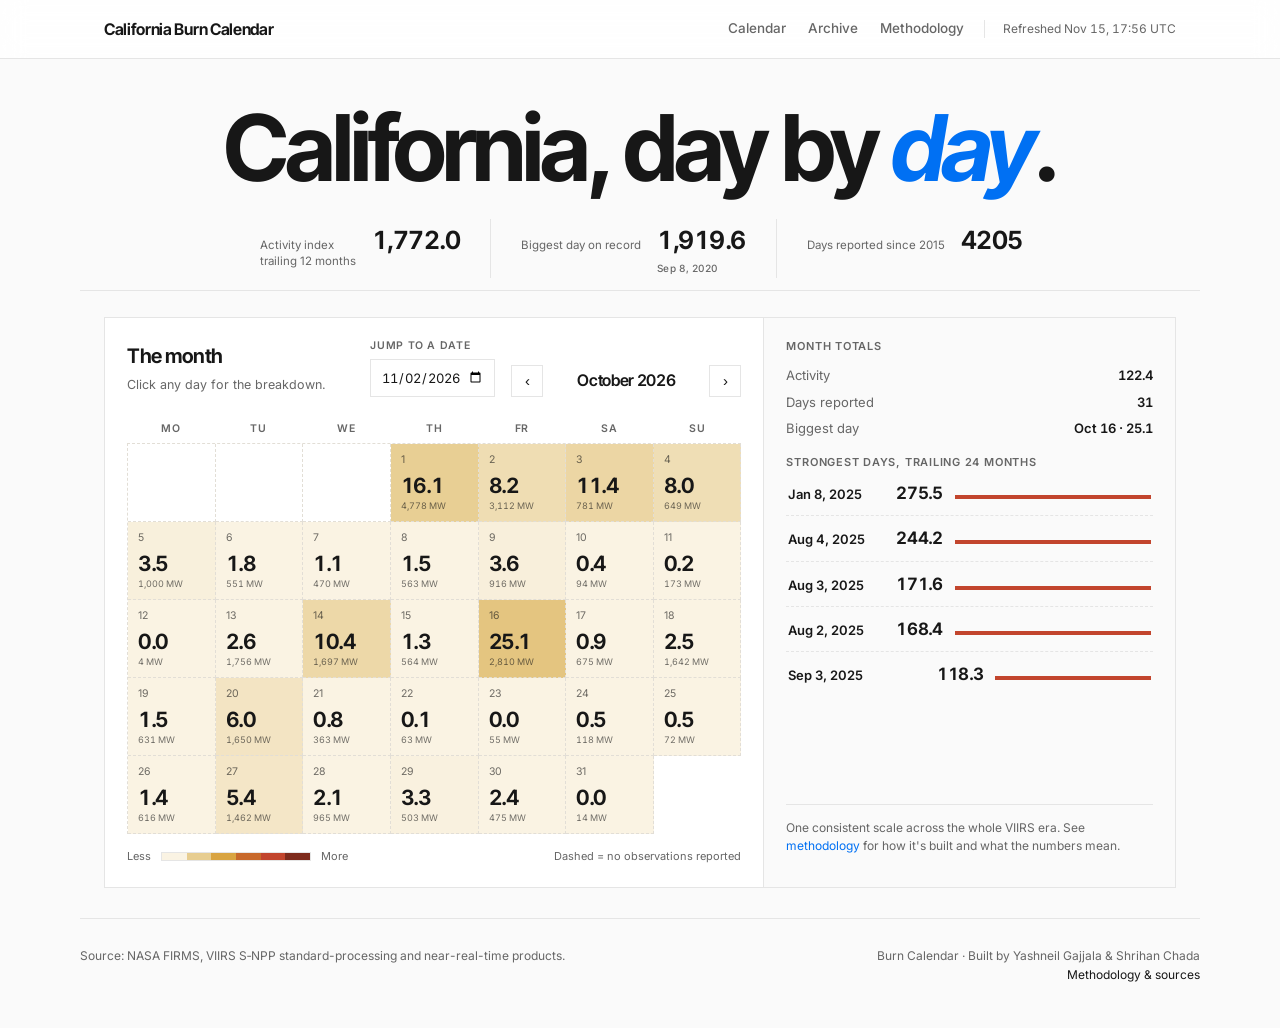
==== docs/index.html @ 4f24dc63 "Flat panels, sharp corners everywhere, identical top bar on methodology, blog-style methods body" ====
<!DOCTYPE html>
<html lang="en">
<head>
  <meta charset="UTF-8" />
  <meta name="viewport" content="width=device-width, initial-scale=1" />
  <title>California Burn Calendar, day by day</title>
  <meta name="description" content="California fire activity, day by day since 2015. Statewide VIIRS S-NPP detections, harmonized to one consistent scale, refreshed each morning." />
  <link rel="icon" type="image/svg+xml" href="assets/favicon.svg" />
  <link rel="preconnect" href="https://fonts.googleapis.com" />
  <link rel="preconnect" href="https://fonts.gstatic.com" crossorigin />
  <link href="https://fonts.googleapis.com/css2?family=Inter+Tight:ital,wght@0,500;0,600;0,650;0,700;1,600&family=Inter:wght@400;500;600&display=swap" rel="stylesheet" />
  <link rel="stylesheet" href="assets/styles.css" />
</head>
<body>
  <header class="topbar">
    <div class="wrap topbar-inner">
      <a class="brand" href="index.html" aria-label="California Burn Calendar, back to the calendar"><span class="brand-word">California Burn Calendar</span></a>
      <nav class="topnav" aria-label="Sections">
        <a href="index.html#season">Calendar</a>
        <a href="archive.html">Archive</a>
        <a href="methodology.html">Methodology</a>
      </nav>
      <span class="updated num" id="updatedAt">Refreshed …</span>
    </div>
  </header>

  <main id="top">
    <header class="wrap splash">
      <h1 class="splash-title">California, day by <em>day</em>.</h1>
    </header>
    <div class="wrap statline" role="region" aria-label="Key figures">
      <dl class="statline-inner">
        <div class="sl-item">
          <dt>Activity index<br />trailing 12 months</dt>
          <dd class="num"><span id="statTrailing12">…</span></dd>
        </div>
        <div class="sl-item">
          <dt>Biggest day on record</dt>
          <dd class="num"><span id="statPeakVal">…</span><small><span id="statPeak">…</span></small></dd>
        </div>
        <div class="sl-item">
          <dt>Days reported since 2015</dt>
          <dd class="num"><span id="statDays">…</span></dd>
        </div>
      </dl>
    </div>

    <section class="wrap" id="season" aria-labelledby="season-title">
      <div class="panel season">
        <div class="season-main">
          <div class="panel-head" style="padding: 0 0 14px;">
            <div>
              <h2 class="panel-title" id="season-title">The month</h2>
              <p class="panel-sub">Click any day for the breakdown.</p>
            </div>
            <div class="season-controls">
              <label class="date-jump" for="dateJump">
                <span class="date-jump-label">Jump to a date</span>
                <input type="date" id="dateJump" min="2015-01-01" />
              </label>
              <div class="month-nav">
                <button id="prevMonth" type="button" aria-label="Previous month">&lsaquo;</button>
                <div class="month-label num" id="monthLabel">…</div>
                <button id="nextMonth" type="button" aria-label="Next month">&rsaquo;</button>
              </div>
            </div>
          </div>
          <div class="cal-weekdays" aria-hidden="true">
            <span>Mo</span><span>Tu</span><span>We</span><span>Th</span><span>Fr</span><span>Sa</span><span>Su</span>
          </div>
          <div class="cal-grid" id="calGrid"></div>
          <div class="legend">
            <span>Less</span>
            <span class="legend-ramp" aria-hidden="true">
              <span style="background:#faf3e3"></span><span style="background:#e7cd90"></span><span style="background:#d9a441"></span><span style="background:#c8692b"></span><span style="background:#c2452d"></span><span style="background:#7e2b1c"></span>
            </span>
            <span>More</span>
            <span style="margin-left:auto">Dashed = no observations reported</span>
          </div>
        </div>
        <aside class="season-side" aria-label="Month summary">
          <div>
            <div class="side-label">Month totals</div>
            <div class="kv" style="margin: 10px 0 0;">
              <dt>Activity</dt><dd class="num" id="monthTotal">…</dd>
              <dt>Days reported</dt><dd class="num" id="monthDays">…</dd>
              <dt>Biggest day</dt><dd class="num" id="monthPeak">…</dd>
            </div>
          </div>
          <div>
            <div class="side-label">Strongest days, trailing 24 months</div>
            <ul class="peak-list" id="strongestList"></ul>
          </div>
          <p class="epoch-note">One consistent scale across the whole VIIRS era. See <a class="textlink" href="methodology.html">methodology</a> for how it's built and what the numbers mean.</p>
        </aside>
      </div>
    </section>

    <footer class="wrap footer">
      <div>Source: NASA FIRMS, VIIRS S‑NPP standard-processing and near-real-time products.</div>
      <div style="text-align:right;">Burn Calendar · Built by Yashneil Gajjala &amp; Shrihan Chada<br /><a href="methodology.html">Methodology &amp; sources</a></div>
    </footer>
  </main>

  <div class="drawer-backdrop" id="drawerBackdrop" aria-hidden="true"></div>
  <aside class="drawer" id="drawer" role="dialog" aria-modal="true" aria-labelledby="drawerDate" aria-hidden="true">
    <div class="drawer-head">
      <div>
        <h2 class="drawer-date" id="drawerDate">…</h2>
        <div class="drawer-status" id="drawerStatus">…</div>
      </div>
      <button class="drawer-close" id="drawerClose" type="button" aria-label="Close">&times;</button>
    </div>
    <div class="drawer-body">
      <div class="drawer-big">
        <span class="n num" id="drawerActivity">…</span>
        <span class="u">activity, MODIS-Aqua scale · <a class="textlink" href="methodology.html">what this is</a></span>
      </div>
      <div class="dn-split" aria-label="Day and night breakdown">
        <div class="dn-row" data-period="D">
          <span>Day</span>
          <div class="dn-track"><div class="dn-fill" id="fillD" style="width:0%"></div></div>
          <span class="dn-val num" id="valD">…</span>
        </div>
        <div class="dn-row" data-period="N">
          <span>Night</span>
          <div class="dn-track"><div class="dn-fill" id="fillN" style="width:0%"></div></div>
          <span class="dn-val num" id="valN">…</span>
        </div>
        <div class="dn-row" data-period="D" style="font-size:11px; color:var(--ink-2)">
          <span></span><span id="metaD">passes …</span><span></span>
        </div>
        <div class="dn-row" data-period="N" style="font-size:11px; color:var(--ink-2)">
          <span></span><span id="metaN">passes …</span><span></span>
        </div>
      </div>
      <dl class="kv">
        <dt>Fire radiative power</dt><dd class="num" id="drawerFrp">…</dd>
        <dt>VIIRS cells · detections</dt><dd class="num" id="drawerViirs">…</dd>
      </dl>
      <div class="vs-month" id="drawerVersus">…</div>
    </div>
  </aside>

  <script src="assets/app.js"></script>
</body>
</html>
---- docs/assets/styles.css ----
/* California Burn Calendar
   Light, clean, Vercel-style: white shell, near-black ink, hairline borders,
   blue accent, Inter type. Color is reserved for the fire-activity data ramp. */

:root {
  --shell: #fafafa;
  --shell-2: #ffffff;
  --shell-3: #f2f2f2;
  --paper: #ffffff;
  --paper-2: #f3f3f1;
  --ink: #171717;
  --ink-2: #666666;
  --gold: #0070f3;
  --ember: #c2452d;
  --coal: #7e2b1c;
  --hairline: #e5e5e5;
  --hairline-dark: #e2ded6;
  --focus: #0070f3;

  /* Activity ramp (light), low -> high */
  --a0: #faf3e3;
  --a1: #e7cd90;
  --a2: #d9a441;
  --a3: #c8692b;
  --a4: #c2452d;
  --a5: #7e2b1c;

  --radius: 0;
  --shadow: 0 1px 2px rgba(0, 0, 0, 0.05), 0 12px 32px rgba(0, 0, 0, 0.06);
}

* { box-sizing: border-box; }

html { scroll-behavior: smooth; }
@media (prefers-reduced-motion: reduce) {
  html { scroll-behavior: auto; }
  *, *::before, *::after { animation-duration: 0.01ms !important; animation-iteration-count: 1 !important; transition-duration: 0.01ms !important; }
}

body {
  margin: 0;
  background: var(--shell);
  color: var(--ink);
  font-family: "Inter", system-ui, -apple-system, sans-serif;
  font-size: 16px;
  line-height: 1.55;
  -webkit-font-smoothing: antialiased;
}

.wrap {
  max-width: 1120px;
  margin: 0 auto;
  padding: 0 24px;
}

.num { font-variant-numeric: tabular-nums lining-nums; font-feature-settings: "tnum" 1; }

.textlink {
  color: var(--gold);
  text-decoration: none;
}
.textlink:hover { text-decoration: underline; text-underline-offset: 2px; }

.load-error {
  padding: 40px;
  color: var(--ink-2);
  font-size: 15px;
}

/* ---------- Header ---------- */
.topbar {
  border-bottom: 1px solid var(--hairline);
  position: sticky;
  top: 0;
  z-index: 40;
  background: rgba(255, 255, 255, 0.82);
  backdrop-filter: blur(12px);
  -webkit-backdrop-filter: blur(12px);
}
.topbar-inner {
  display: flex;
  align-items: center;
  gap: 20px;
  height: 58px;
}
.brand {
  display: flex;
  align-items: center;
  text-decoration: none;
  color: var(--ink);
}
.brand-word {
  font-family: "Inter Tight", "Inter", sans-serif;
  font-weight: 650;
  font-size: 16px;
  letter-spacing: -0.02em;
  color: var(--ink);
}
.topnav {
  margin-left: auto;
  display: flex;
  align-items: center;
  gap: 22px;
}
.topnav a {
  color: var(--ink-2);
  text-decoration: none;
  font-size: 13.5px;
  font-weight: 500;
  padding: 4px 0;
  border-bottom: 2px solid transparent;
}
.topnav a:hover { color: var(--ink); border-color: var(--ink); }
.updated {
  font-size: 12px;
  color: var(--ink-2);
  border-left: 1px solid var(--hairline);
  padding-left: 18px;
}

/* ---------- Splash + stats strip ---------- */
.splash {
  text-align: center;
  padding: 44px 0 12px;
}
.splash-title {
  font-family: "Inter Tight", "Inter", sans-serif;
  font-weight: 680;
  font-size: clamp(52px, 8.4vw, 92px);
  line-height: 0.98;
  letter-spacing: -0.045em;
  margin: 0;
  white-space: nowrap;
}
.splash-title em {
  font-style: italic;
  color: var(--gold);
}
.statline {
  border-bottom: 1px solid var(--hairline);
  padding: 14px 0 12px;
}
.statline-inner {
  display: flex;
  align-items: stretch;
  margin: 0 auto;
  justify-content: center;
}
.sl-item {
  display: flex;
  align-items: baseline;
  gap: 16px;
  padding: 2px 30px;
  border-left: 1px solid var(--hairline);
}
.sl-item:first-child { padding-left: 2px; border-left: 0; }
.sl-item:last-child { padding-right: 0; }
.sl-item dt {
  font-size: 11.5px;
  line-height: 1.35;
  color: var(--ink-2);
}
.sl-item dd {
  margin: 0;
  font-family: "Inter Tight", "Inter", sans-serif;
  font-size: 25px;
  font-weight: 650;
  letter-spacing: -0.02em;
  white-space: nowrap;
  color: var(--ink);
}
.sl-item dd small {
  display: block;
  font-family: "Inter", sans-serif;
  font-size: 10px;
  font-weight: 500;
  color: var(--ink-2);
  letter-spacing: 0.03em;
  margin-top: 1px;
}

/* ---------- Panels ---------- */
.panel {
  background: var(--paper);
  border: 1px solid var(--hairline);
  border-radius: var(--radius);
  box-shadow: none;
}
.panel-head {
  display: flex;
  align-items: center;
  justify-content: space-between;
  gap: 16px;
  padding: 20px 22px 0;
}
.panel-title {
  font-family: "Inter Tight", "Inter", sans-serif;
  font-size: 20px;
  font-weight: 650;
  letter-spacing: -0.025em;
  margin: 0;
}
.panel-sub {
  font-size: 12.5px;
  color: var(--ink-2);
  margin: 3px 0 0;
}

.month-nav {
  display: flex;
  align-items: center;
  gap: 8px;
}
.month-nav button {
  width: 32px;
  height: 32px;
  border-radius: 0;
  border: 1px solid var(--hairline);
  background: var(--paper);
  color: var(--ink);
  cursor: pointer;
  font-size: 15px;
  line-height: 1;
}
.month-nav button:hover { background: var(--shell-3); }
.month-nav .month-label {
  font-family: "Inter Tight", "Inter", sans-serif;
  font-size: 16px;
  font-weight: 600;
  letter-spacing: -0.02em;
  min-width: 150px;
  text-align: center;
}
.season-controls {
  display: flex;
  align-items: flex-end;
  gap: 16px;
  flex-wrap: wrap;
  justify-content: flex-end;
}
.date-jump {
  display: flex;
  flex-direction: column;
  gap: 4px;
}
.date-jump-label {
  font-size: 10.5px;
  font-weight: 600;
  letter-spacing: 0.06em;
  text-transform: uppercase;
  color: var(--ink-2);
}
.date-jump input {
  font: inherit;
  font-variant-numeric: tabular-nums;
  font-size: 13px;
  color: var(--ink);
  background: var(--paper);
  border: 1px solid var(--hairline);
  border-radius: 0;
  padding: 7px 10px;
}
.date-jump input:focus-visible {
  outline: 2px solid var(--focus);
  outline-offset: 1px;
}

/* ---------- Season panel ---------- */
.season {
  display: grid;
  grid-template-columns: minmax(0, 1.6fr) minmax(220px, 1fr);
  gap: 0;
  margin: 26px 0 30px;
  overflow: hidden;
}
.season-main { padding: 20px 22px 22px; }
.season-side {
  background: var(--shell);
  border-left: 1px solid var(--hairline);
  padding: 20px 22px;
  display: flex;
  flex-direction: column;
  gap: 16px;
}
.side-label {
  font-size: 11px;
  font-weight: 600;
  letter-spacing: 0.07em;
  text-transform: uppercase;
  color: var(--ink-2);
}
.peak-list {
  list-style: none;
  margin: 0;
  padding: 0;
  display: flex;
  flex-direction: column;
}
.peak-list li {
  display: flex;
  align-items: baseline;
  gap: 12px;
  padding: 9px 2px;
  border-bottom: 1px dashed var(--hairline);
  font-size: 13px;
}
.peak-list li:last-child { border-bottom: 0; }
.peak-date { min-width: 96px; font-weight: 600; }
.peak-activity { margin-left: auto; font-family: "Inter Tight", "Inter", sans-serif; font-size: 17px; font-weight: 650; letter-spacing: -0.02em; }
.peak-bar {
  height: 4px;
  border-radius: 0;
  background: var(--ember);
  margin-top: 6px;
}
.epoch-note {
  font-size: 12px;
  color: var(--ink-2);
  border-top: 1px solid var(--hairline);
  padding-top: 14px;
  margin-top: auto;
  line-height: 1.5;
}

.cal-weekdays {
  display: grid;
  grid-template-columns: repeat(7, 1fr);
  padding: 10px 0 6px;
  font-size: 10.5px;
  font-weight: 600;
  letter-spacing: 0.08em;
  text-transform: uppercase;
  color: var(--ink-2);
  text-align: center;
}
.cal-grid {
  display: grid;
  grid-template-columns: repeat(7, 1fr);
  border-top: 1px dashed var(--hairline-dark);
  border-left: 1px dashed var(--hairline-dark);
}
.day-cell {
  aspect-ratio: auto;
  min-height: 78px;
  border: 0;
  border-right: 1px dashed var(--hairline-dark);
  border-bottom: 1px dashed var(--hairline-dark);
  border-radius: 0;
  background: var(--a0);
  color: var(--ink);
  cursor: pointer;
  display: grid;
  grid-template-rows: auto 1fr auto;
  align-content: stretch;
  justify-items: start;
  padding: 8px 10px;
  text-align: left;
  font: inherit;
  transition: background 120ms ease, box-shadow 120ms ease;
}
.day-cell:hover { background: #f3ead9; box-shadow: inset 0 0 0 1.5px var(--ink); }
.day-cell .dow { font-size: 10.5px; color: inherit; opacity: 0.62; justify-self: start; }
.day-cell .act {
  font-family: "Inter Tight", "Inter", sans-serif;
  font-size: 21px;
  font-weight: 650;
  letter-spacing: -0.02em;
  line-height: 1;
  align-self: end;
  white-space: nowrap;
}
.day-cell .frp {
  font-size: 9px;
  color: inherit;
  opacity: 0.6;
  align-self: start;
  margin-top: 3px;
  white-space: nowrap;
}
.day-cell.absent {
  background: transparent;
  color: var(--ink-2);
  cursor: default;
}
.day-cell.absent:hover { background: transparent; box-shadow: inset 0 0 0 1.5px rgba(23, 23, 23, 0.18); }
.day-cell:disabled { cursor: default; }

.legend {
  display: flex;
  align-items: center;
  gap: 10px;
  margin-top: 14px;
  font-size: 11px;
  color: var(--ink-2);
}
.legend-ramp {
  display: flex;
  height: 9px;
  width: 150px;
  border-radius: 0;
  overflow: hidden;
  border: 1px solid var(--hairline);
}
.legend-ramp span { flex: 1; }

/* ---------- Archive ---------- */
.archive-hero {
  padding: 48px 0 44px;
}
.archive-title {
  font-family: "Inter Tight", "Inter", sans-serif;
  font-weight: 650;
  font-size: clamp(36px, 5.4vw, 56px);
  line-height: 1.0;
  letter-spacing: -0.035em;
  margin: 0 0 14px;
}
.archive-title em {
  font-style: italic;
  color: var(--gold);
}
.archive-hero .lede {
  font-size: 15px;
  max-width: 50ch;
  color: var(--ink-2);
  margin: 0 0 24px;
}
.archive {
  padding: 24px 26px 28px;
}
.archive-matrix {
  display: grid;
  grid-template-columns: 60px repeat(12, 1fr);
  gap: 5px;
}
.am-header {
  font-size: 11px;
  font-weight: 600;
  letter-spacing: 0.07em;
  text-transform: uppercase;
  color: var(--ink-2);
  text-align: center;
  padding: 4px 0 8px;
}
.am-year {
  font-family: "Inter Tight", "Inter", sans-serif;
  font-weight: 650;
  font-size: 14px;
  letter-spacing: -0.02em;
  align-self: center;
  padding-left: 2px;
  color: inherit;
  text-decoration: none;
}
.am-year:hover { text-decoration: underline; text-underline-offset: 3px; }
.am-cell {
  text-decoration: none;
  border: 0;
  border-radius: 0;
  aspect-ratio: 1 / 0.76;
  min-height: 42px;
  cursor: pointer;
  font: inherit;
  color: var(--ink);
  display: flex;
  align-items: center;
  justify-content: center;
  font-size: 11.5px;
  font-weight: 600;
  letter-spacing: -0.01em;
  transition: transform 100ms ease, box-shadow 100ms ease;
}
.am-cell:hover { transform: scale(1.05); box-shadow: 0 0 0 2px var(--ink); }
.am-cell.empty {
  background: transparent;
  border: 1px dashed rgba(23, 23, 23, 0.2);
  color: var(--ink-2);
  cursor: default;
  transform: none;
  box-shadow: none;
}

/* ---------- Drawer ---------- */
.drawer-backdrop {
  position: fixed;
  inset: 0;
  background: rgba(23, 23, 23, 0.4);
  z-index: 60;
  opacity: 0;
  pointer-events: none;
  transition: opacity 180ms ease;
}
.drawer-backdrop.open { opacity: 1; pointer-events: auto; }
.drawer {
  position: fixed;
  top: 50%;
  left: 50%;
  width: min(460px, 92vw);
  max-height: 88dvh;
  background: var(--paper);
  z-index: 70;
  transform: translate(-50%, -47%) scale(0.98);
  opacity: 0;
  pointer-events: none;
  transition: opacity 180ms ease, transform 200ms cubic-bezier(0.2, 0.9, 0.25, 1);
  border: 1px solid var(--hairline);
  border-radius: 0;
  box-shadow: 0 24px 64px rgba(0, 0, 0, 0.28);
  display: flex;
  flex-direction: column;
  outline: none;
  overflow: hidden;
}
.drawer.open { transform: translate(-50%, -50%) scale(1); opacity: 1; pointer-events: auto; }
.drawer-head {
  display: flex;
  align-items: flex-start;
  justify-content: space-between;
  padding: 22px 24px 0;
  gap: 16px;
}
.drawer-date {
  font-family: "Inter Tight", "Inter", sans-serif;
  font-size: 24px;
  font-weight: 650;
  letter-spacing: -0.03em;
  line-height: 1.15;
  margin: 0;
}
.drawer-status {
  font-size: 11px;
  font-weight: 600;
  letter-spacing: 0.06em;
  text-transform: uppercase;
  color: var(--ink-2);
  margin-top: 6px;
}
.drawer-close {
  border: 1px solid var(--hairline);
  background: var(--paper);
  border-radius: 0;
  width: 34px;
  height: 34px;
  font-size: 18px;
  cursor: pointer;
  color: var(--ink);
}
.drawer-close:hover { background: var(--shell-3); }
.drawer-body { padding: 18px 24px 28px; overflow-y: auto; }
.drawer-big {
  display: flex;
  align-items: baseline;
  gap: 12px;
  border-bottom: 1px solid var(--hairline);
  padding-bottom: 14px;
  margin-bottom: 16px;
}
.drawer-big .n {
  font-family: "Inter Tight", "Inter", sans-serif;
  font-size: 50px;
  font-weight: 700;
  letter-spacing: -0.03em;
}
.drawer-big .u { font-size: 12px; color: var(--ink-2); max-width: 20ch; line-height: 1.4; }
.dn-split { display: flex; flex-direction: column; gap: 10px; margin-bottom: 16px; }
.dn-row { display: grid; grid-template-columns: 46px 1fr 64px; align-items: center; gap: 10px; font-size: 13px; }
.dn-track { height: 9px; border-radius: 0; background: var(--shell-3); overflow: hidden; }
.dn-fill { height: 100%; background: var(--ember); border-radius: 0; }
.dn-row[data-period="N"] .dn-fill { background: var(--coal); }
.dn-val { text-align: right; font-weight: 600; }
.kv {
  display: grid;
  grid-template-columns: auto 1fr;
  gap: 6px 18px;
  font-size: 13px;
  margin-bottom: 16px;
}
.kv dt { color: var(--ink-2); }
.kv dd { margin: 0; text-align: right; font-weight: 600; }
.vs-month {
  font-size: 13px;
  background: #f0f7ff;
  border-left: 3px solid var(--gold);
  padding: 10px 12px;
  border-radius: 0;
  color: #12324f;
}

/* ---------- Footer ---------- */
.footer {
  border-top: 1px solid var(--hairline);
  padding: 28px 0 44px;
  font-size: 12px;
  color: var(--ink-2);
  display: flex;
  justify-content: space-between;
  gap: 24px;
  flex-wrap: wrap;
}
.footer a { color: var(--ink); text-decoration: none; }
.footer a:hover { color: var(--gold); }

/* ---------- Focus ---------- */
:focus-visible {
  outline: 2px solid var(--focus);
  outline-offset: 2px;
  border-radius: 0;
}

/* ---------- Responsive ---------- */
@media (max-width: 900px) {
  .season { grid-template-columns: 1fr; }
  .season-side { border-left: 0; border-top: 1px solid var(--hairline); }
  .topnav a:not(:first-child) { display: none; }
  .updated { display: none; }
  .archive-matrix { grid-template-columns: 52px repeat(12, 1fr); gap: 3px; }
  .am-cell { font-size: 9.5px; min-height: 34px; }
  .brand-region { display: none; }
  .statline-inner { flex-direction: column; gap: 0; align-items: center; }
  .sl-item { border-left: 0; border-top: 1px dashed var(--hairline); justify-content: center; padding: 9px 2px; }
  .sl-item:first-child { padding-left: 2px; border-top: 0; }
  .splash-title { font-size: clamp(34px, 9.2vw, 50px); white-space: nowrap; }
  .day-cell { min-height: 48px; padding: 5px 7px 6px; }
  .day-cell .act { font-size: 15px; }
  .day-cell .frp { font-size: 7px; }
  .day-cell .dow { font-size: 9px; }
}
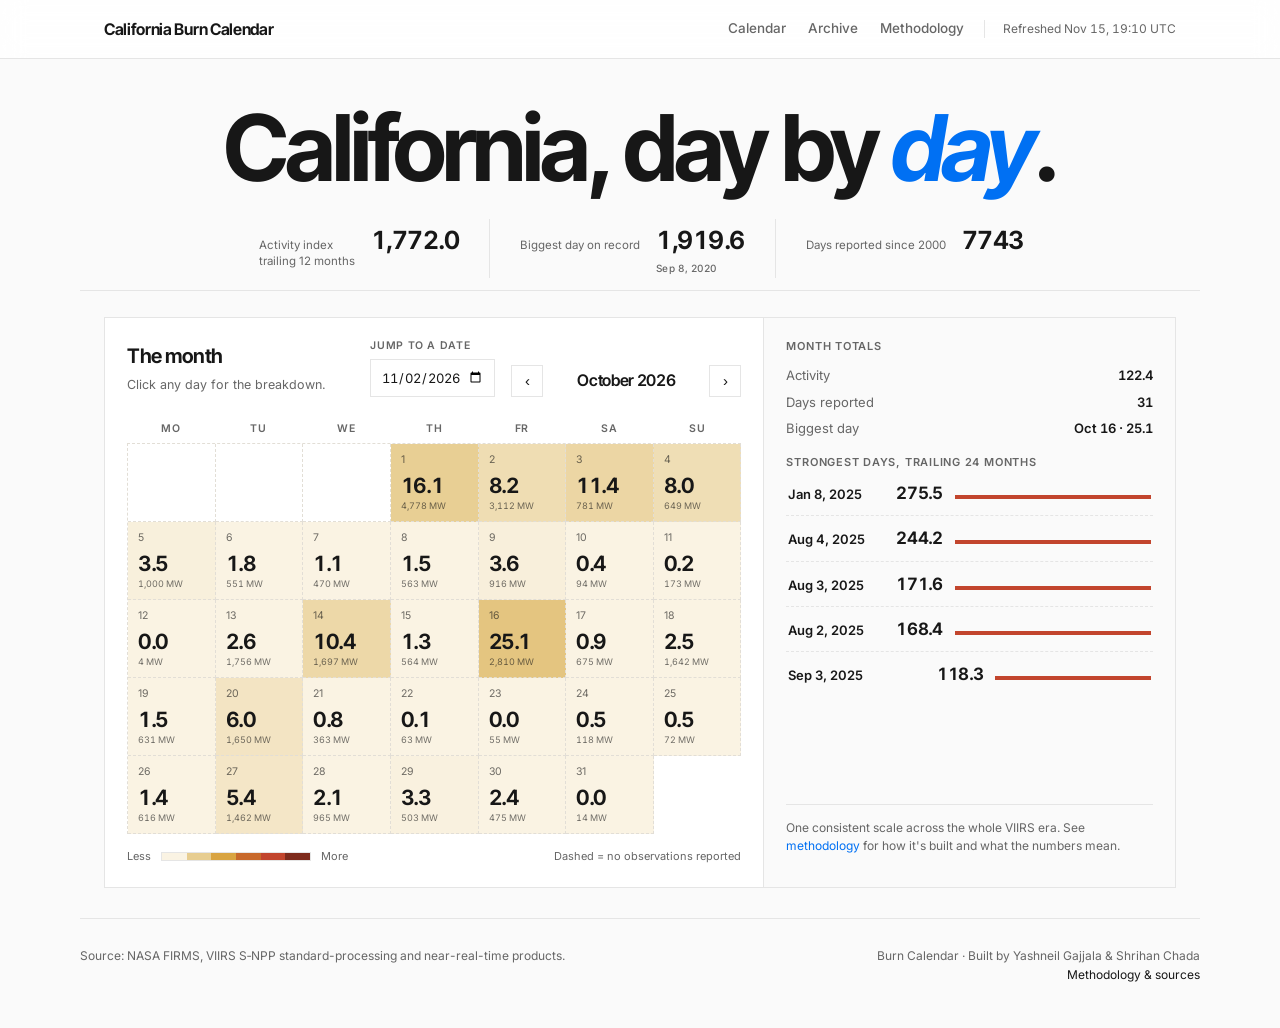
==== commit e83015ad: "Extend archive to 2000: MODIS-native pre-VIIRS era (Terra to Jul 2002, Aqua after), docs and labels " ====
--- a/docs/index.html
+++ b/docs/index.html
@@ -4,7 +4,7 @@
   <meta charset="UTF-8" />
   <meta name="viewport" content="width=device-width, initial-scale=1" />
   <title>California Burn Calendar, day by day</title>
-  <meta name="description" content="California fire activity, day by day since 2015. Statewide VIIRS S-NPP detections, harmonized to one consistent scale, refreshed each morning." />
+  <meta name="description" content="California fire activity, day by day since 2000. Statewide detections, harmonized to one consistent scale, refreshed each morning." />
   <link rel="icon" type="image/svg+xml" href="assets/favicon.svg" />
   <link rel="preconnect" href="https://fonts.googleapis.com" />
   <link rel="preconnect" href="https://fonts.gstatic.com" crossorigin />
@@ -39,7 +39,7 @@
           <dd class="num"><span id="statPeakVal">…</span><small><span id="statPeak">…</span></small></dd>
         </div>
         <div class="sl-item">
-          <dt>Days reported since 2015</dt>
+          <dt>Days reported since 2000</dt>
           <dd class="num"><span id="statDays">…</span></dd>
         </div>
       </dl>
@@ -56,7 +56,7 @@
             <div class="season-controls">
               <label class="date-jump" for="dateJump">
                 <span class="date-jump-label">Jump to a date</span>
-                <input type="date" id="dateJump" min="2015-01-01" />
+                <input type="date" id="dateJump" min="2000-01-01" />
               </label>
               <div class="month-nav">
                 <button id="prevMonth" type="button" aria-label="Previous month">&lsaquo;</button>
@@ -102,6 +102,23 @@
     </footer>
   </main>
 
+  <div class="drawer-backdrop info-backdrop" id="infoBackdrop" aria-hidden="true"></div>
+  <aside class="info-modal" id="infoModal" role="dialog" aria-modal="true" aria-labelledby="infoModalTitle" aria-hidden="true">
+    <div class="info-head">
+      <h2 class="info-title" id="infoModalTitle">What this is</h2>
+      <button class="drawer-close" id="infoClose" type="button" aria-label="Close">&times;</button>
+    </div>
+    <div class="info-body">
+      <p>California Burn Calendar is a day-by-day record of fire activity across California from 2000 onward, built from NASA satellite fire detections (MODIS before VIIRS launched in 2012).</p>
+      <p>Every reported day is scored onto one consistent scale, MODIS-Aqua-equivalent occupied 1 km cells, so days, months and years compare directly.</p>
+      <p>Numbers describe activity, not area burned and not fire counts. Blank cells mean no observations were reported for that day, not zero fire.</p>
+    </div>
+    <div class="info-foot">
+      <span class="info-meta">Updated daily at 07:23 UTC</span>
+      <a class="textlink" href="methodology.html">Full methodology &rarr;</a>
+    </div>
+  </aside>
+
   <div class="drawer-backdrop" id="drawerBackdrop" aria-hidden="true"></div>
   <aside class="drawer" id="drawer" role="dialog" aria-modal="true" aria-labelledby="drawerDate" aria-hidden="true">
     <div class="drawer-head">
@@ -114,7 +131,7 @@
     <div class="drawer-body">
       <div class="drawer-big">
         <span class="n num" id="drawerActivity">…</span>
-        <span class="u">activity, MODIS-Aqua scale · <a class="textlink" href="methodology.html">what this is</a></span>
+        <span class="u">activity, MODIS-Aqua scale · <a class="textlink" id="whatThisIs" href="methodology.html">what this is</a></span>
       </div>
       <div class="dn-split" aria-label="Day and night breakdown">
         <div class="dn-row" data-period="D">
@@ -136,7 +153,7 @@
       </div>
       <dl class="kv">
         <dt>Fire radiative power</dt><dd class="num" id="drawerFrp">…</dd>
-        <dt>VIIRS cells · detections</dt><dd class="num" id="drawerViirs">…</dd>
+        <dt id="drawerViirsLabel">VIIRS cells · detections</dt><dd class="num" id="drawerViirs">…</dd>
       </dl>
       <div class="vs-month" id="drawerVersus">…</div>
     </div>
--- a/docs/assets/styles.css
+++ b/docs/assets/styles.css
@@ -605,6 +605,58 @@
   outline: 2px solid var(--focus);
   outline-offset: 2px;
   border-radius: 0;
+}
+
+/* ---------- Info modal ---------- */
+.info-backdrop { z-index: 80; }
+.info-modal {
+  position: fixed;
+  top: 50%;
+  left: 50%;
+  width: min(430px, 92vw);
+  max-height: 86dvh;
+  background: var(--paper);
+  z-index: 90;
+  transform: translate(-50%, -46%) scale(0.98);
+  opacity: 0;
+  pointer-events: none;
+  transition: opacity 180ms ease, transform 200ms cubic-bezier(0.2, 0.9, 0.25, 1);
+  border: 1px solid var(--hairline);
+  box-shadow: 0 24px 64px rgba(0, 0, 0, 0.28);
+  outline: none;
+  padding: 24px 24px 16px;
+  overflow-y: auto;
+}
+.info-modal.open { transform: translate(-50%, -50%) scale(1); opacity: 1; pointer-events: auto; }
+.info-head {
+  display: flex;
+  align-items: flex-start;
+  justify-content: space-between;
+  gap: 14px;
+  margin-bottom: 14px;
+}
+.info-title {
+  font-family: "Inter Tight", "Inter", sans-serif;
+  font-weight: 650;
+  font-size: 21px;
+  letter-spacing: -0.02em;
+  margin: 0;
+}
+.info-body p {
+  font-size: 14px;
+  line-height: 1.7;
+  margin: 0 0 11px;
+  color: var(--ink);
+}
+.info-foot {
+  display: flex;
+  align-items: center;
+  justify-content: space-between;
+  gap: 12px;
+  border-top: 1px solid var(--hairline);
+  padding-top: 12px;
+  font-size: 12px;
+  color: var(--ink-2);
 }
 
 /* ---------- Responsive ---------- */
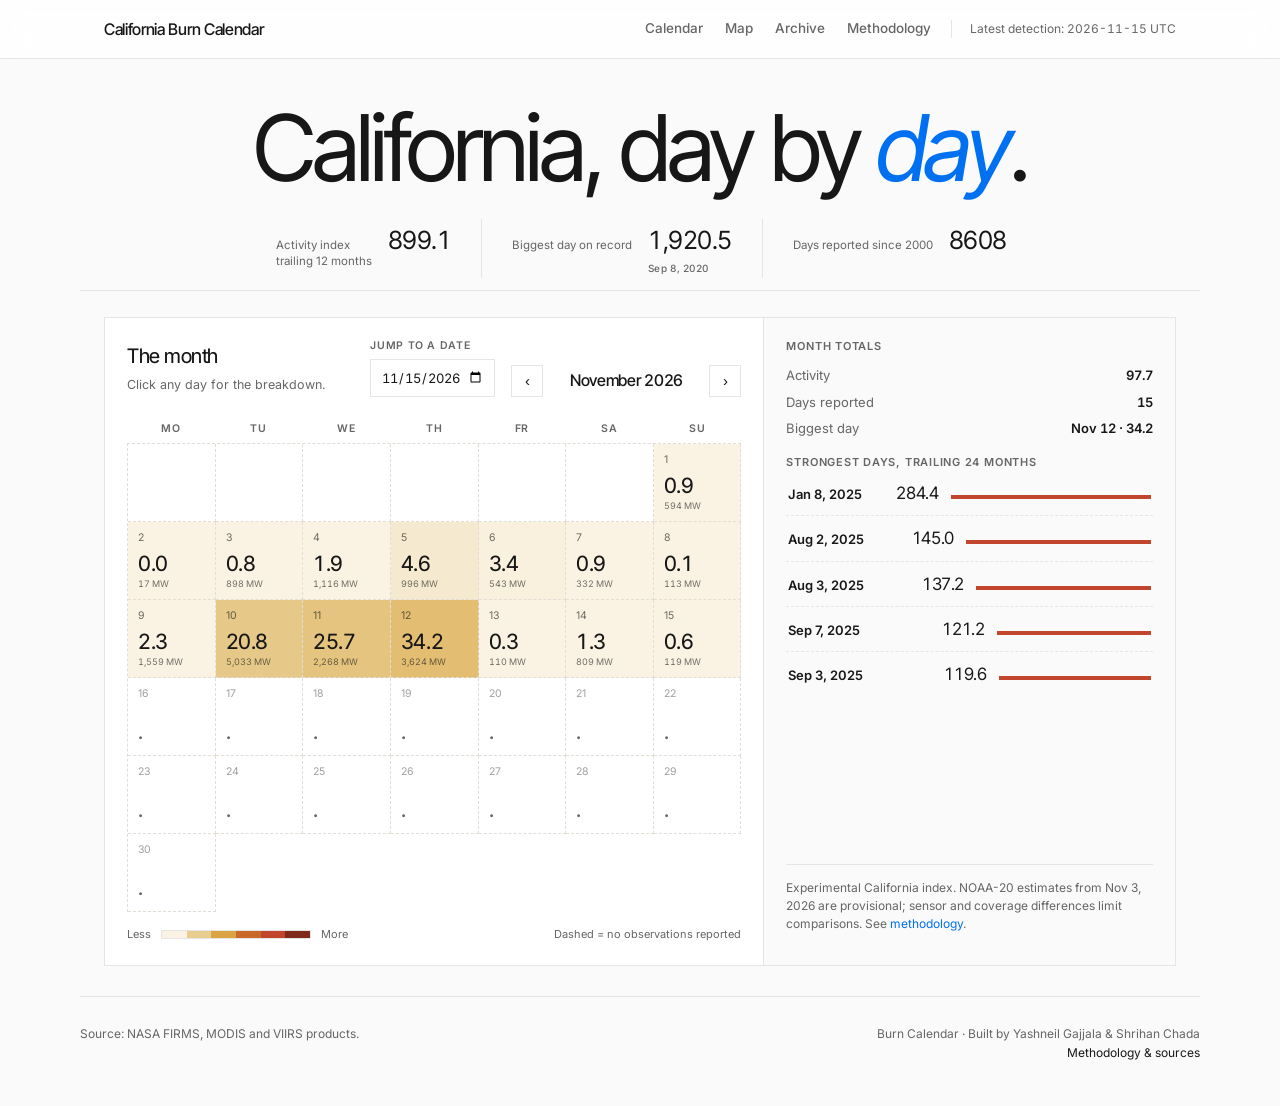
==== commit 69b0c0b9: "Complete synchronized California fire map" ====
--- a/docs/index.html
+++ b/docs/index.html
@@ -4,7 +4,7 @@
   <meta charset="UTF-8" />
   <meta name="viewport" content="width=device-width, initial-scale=1" />
   <title>California Burn Calendar, day by day</title>
-  <meta name="description" content="California fire activity, day by day since 2000. Statewide detections, harmonized to one consistent scale, refreshed each morning." />
+  <meta name="description" content="Satellite-detected fire activity within California, day by day since 2000." />
   <link rel="icon" type="image/svg+xml" href="assets/favicon.svg" />
   <link rel="preconnect" href="https://fonts.googleapis.com" />
   <link rel="preconnect" href="https://fonts.gstatic.com" crossorigin />
@@ -17,6 +17,7 @@
       <a class="brand" href="index.html" aria-label="California Burn Calendar, back to the calendar"><span class="brand-word">California Burn Calendar</span></a>
       <nav class="topnav" aria-label="Sections">
         <a href="index.html#season">Calendar</a>
+        <a href="map.html">Map</a>
         <a href="archive.html">Archive</a>
         <a href="methodology.html">Methodology</a>
       </nav>
@@ -91,13 +92,13 @@
             <div class="side-label">Strongest days, trailing 24 months</div>
             <ul class="peak-list" id="strongestList"></ul>
           </div>
-          <p class="epoch-note">One consistent scale across the whole VIIRS era. See <a class="textlink" href="methodology.html">methodology</a> for how it's built and what the numbers mean.</p>
+          <p class="epoch-note">Experimental California index. NOAA-20 estimates from Nov 3, 2026 are provisional; sensor and coverage differences limit comparisons. See <a class="textlink" href="methodology.html">methodology</a>.</p>
         </aside>
       </div>
     </section>
 
     <footer class="wrap footer">
-      <div>Source: NASA FIRMS, VIIRS S‑NPP standard-processing and near-real-time products.</div>
+      <div>Source: NASA FIRMS, MODIS and VIIRS products.</div>
       <div style="text-align:right;">Burn Calendar · Built by Yashneil Gajjala &amp; Shrihan Chada<br /><a href="methodology.html">Methodology &amp; sources</a></div>
     </footer>
   </main>
@@ -109,8 +110,9 @@
       <button class="drawer-close" id="infoClose" type="button" aria-label="Close">&times;</button>
     </div>
     <div class="info-body">
-      <p>California Burn Calendar is a day-by-day record of fire activity across California from 2000 onward, built from NASA satellite fire detections (MODIS before VIIRS launched in 2012).</p>
-      <p>Every reported day is scored onto one consistent scale, MODIS-Aqua-equivalent occupied 1 km cells, so days, months and years compare directly.</p>
+      <p>California Burn Calendar is an experimental day-by-day record of satellite-detected fire activity inside the Natural Earth California boundary, from 2000 onward.</p>
+      <p>Recent detections are modeled as MODIS-Aqua-like occupied 1 km cells. Changes in sensors, observation time and coverage limit comparisons across days and years.</p>
+      <p>From November 3, 2026 the source is NOAA-20; its estimates use an S-NPP-trained model and are provisional until separately calibrated.</p>
       <p>Numbers describe activity, not area burned and not fire counts. Blank cells mean no observations were reported for that day, not zero fire.</p>
     </div>
     <div class="info-foot">
--- a/docs/assets/styles.css
+++ b/docs/assets/styles.css
@@ -91,7 +91,7 @@
 }
 .brand-word {
   font-family: "Inter Tight", "Inter", sans-serif;
-  font-weight: 650;
+  font-weight: 500;
   font-size: 16px;
   letter-spacing: -0.02em;
   color: var(--ink);
@@ -125,7 +125,7 @@
 }
 .splash-title {
   font-family: "Inter Tight", "Inter", sans-serif;
-  font-weight: 680;
+  font-weight: 400;
   font-size: clamp(52px, 8.4vw, 92px);
   line-height: 0.98;
   letter-spacing: -0.045em;
@@ -164,7 +164,7 @@
   margin: 0;
   font-family: "Inter Tight", "Inter", sans-serif;
   font-size: 25px;
-  font-weight: 650;
+  font-weight: 400;
   letter-spacing: -0.02em;
   white-space: nowrap;
   color: var(--ink);
@@ -196,7 +196,7 @@
 .panel-title {
   font-family: "Inter Tight", "Inter", sans-serif;
   font-size: 20px;
-  font-weight: 650;
+  font-weight: 450;
   letter-spacing: -0.025em;
   margin: 0;
 }
@@ -226,7 +226,7 @@
 .month-nav .month-label {
   font-family: "Inter Tight", "Inter", sans-serif;
   font-size: 16px;
-  font-weight: 600;
+  font-weight: 500;
   letter-spacing: -0.02em;
   min-width: 150px;
   text-align: center;
@@ -306,7 +306,7 @@
 }
 .peak-list li:last-child { border-bottom: 0; }
 .peak-date { min-width: 96px; font-weight: 600; }
-.peak-activity { margin-left: auto; font-family: "Inter Tight", "Inter", sans-serif; font-size: 17px; font-weight: 650; letter-spacing: -0.02em; }
+.peak-activity { margin-left: auto; font-family: "Inter Tight", "Inter", sans-serif; font-size: 17px; font-weight: 400; letter-spacing: -0.02em; }
 .peak-bar {
   height: 4px;
   border-radius: 0;
@@ -363,7 +363,7 @@
 .day-cell .act {
   font-family: "Inter Tight", "Inter", sans-serif;
   font-size: 21px;
-  font-weight: 650;
+  font-weight: 450;
   letter-spacing: -0.02em;
   line-height: 1;
   align-self: end;
@@ -409,7 +409,7 @@
 }
 .archive-title {
   font-family: "Inter Tight", "Inter", sans-serif;
-  font-weight: 650;
+  font-weight: 400;
   font-size: clamp(36px, 5.4vw, 56px);
   line-height: 1.0;
   letter-spacing: -0.035em;
@@ -444,7 +444,7 @@
 }
 .am-year {
   font-family: "Inter Tight", "Inter", sans-serif;
-  font-weight: 650;
+  font-weight: 400;
   font-size: 14px;
   letter-spacing: -0.02em;
   align-self: center;
@@ -522,7 +522,7 @@
 .drawer-date {
   font-family: "Inter Tight", "Inter", sans-serif;
   font-size: 24px;
-  font-weight: 650;
+  font-weight: 400;
   letter-spacing: -0.03em;
   line-height: 1.15;
   margin: 0;
@@ -558,7 +558,7 @@
 .drawer-big .n {
   font-family: "Inter Tight", "Inter", sans-serif;
   font-size: 50px;
-  font-weight: 700;
+  font-weight: 450;
   letter-spacing: -0.03em;
 }
 .drawer-big .u { font-size: 12px; color: var(--ink-2); max-width: 20ch; line-height: 1.4; }
@@ -637,7 +637,7 @@
 }
 .info-title {
   font-family: "Inter Tight", "Inter", sans-serif;
-  font-weight: 650;
+  font-weight: 450;
   font-size: 21px;
   letter-spacing: -0.02em;
   margin: 0;
@@ -657,6 +657,159 @@
   padding-top: 12px;
   font-size: 12px;
   color: var(--ink-2);
+}
+
+/* ---------- Range bar (dual slider) ---------- */
+.range-bar {
+  border: 1px solid var(--hairline);
+  background: var(--paper);
+  padding: 14px 20px 12px;
+  margin: 0 0 14px;
+}
+.range-head {
+  display: flex;
+  align-items: baseline;
+  justify-content: space-between;
+  gap: 16px;
+  margin-bottom: 12px;
+}
+.range-readout {
+  font-family: "Inter Tight", "Inter", sans-serif;
+  font-weight: 400;
+  font-size: 15px;
+  letter-spacing: -0.01em;
+  color: var(--ink);
+}
+.range-track {
+  position: relative;
+  height: 22px;
+}
+.range-fill {
+  position: absolute;
+  top: 10px;
+  height: 2px;
+  background: var(--ink);
+}
+.range-track::before {
+  content: "";
+  position: absolute;
+  top: 10px;
+  left: 0;
+  right: 0;
+  height: 2px;
+  background: var(--hairline);
+}
+.range-track input[type="range"] {
+  -webkit-appearance: none;
+  appearance: none;
+  position: absolute;
+  top: 0;
+  left: 0;
+  width: 100%;
+  height: 22px;
+  margin: 0;
+  background: transparent;
+  pointer-events: none;
+}
+.range-track input[type="range"]::-webkit-slider-thumb {
+  -webkit-appearance: none;
+  appearance: none;
+  pointer-events: auto;
+  width: 15px;
+  height: 15px;
+  background: var(--ink);
+  border: 0;
+  border-radius: 0;
+  cursor: ew-resize;
+  margin-top: 0;
+}
+.range-track input[type="range"]::-moz-range-thumb {
+  pointer-events: auto;
+  width: 15px;
+  height: 15px;
+  background: var(--ink);
+  border: 0;
+  border-radius: 0;
+  cursor: ew-resize;
+}
+.range-track input[type="range"]:focus-visible {
+  outline: 2px solid var(--focus);
+  outline-offset: 2px;
+}
+.range-ends {
+  display: flex;
+  justify-content: space-between;
+  font-size: 11px;
+  color: var(--ink-2);
+  margin-top: 6px;
+}
+
+/* ---------- Map page ---------- */
+.map-wrap { padding: 34px 0 10px; }
+.map-head {
+  display: flex;
+  align-items: flex-end;
+  justify-content: space-between;
+  gap: 28px;
+  flex-wrap: wrap;
+  margin-bottom: 18px;
+}
+.map-title {
+  font-family: "Inter Tight", "Inter", sans-serif;
+  font-weight: 400;
+  font-size: clamp(40px, 5vw, 56px);
+  letter-spacing: -0.035em;
+  line-height: 1;
+  margin: 0 0 6px;
+}
+.map-totals { grid-template-columns: auto 1fr; gap: 6px 22px; margin: 0; min-width: 260px; }
+.map-totals dt { color: var(--ink-2); font-size: 12px; align-self: baseline; }
+.map-totals dd { margin: 0; text-align: right; font-weight: 500; font-size: 15px; }
+.map-panel {
+  border: 1px solid var(--hairline);
+  background: var(--paper);
+  height: min(72vh, 640px);
+  min-height: 420px;
+}
+#map { width: 100%; height: 100%; background: #ffffff; }
+.map-foot {
+  display: flex;
+  align-items: flex-start;
+  justify-content: space-between;
+  gap: 24px;
+  padding: 14px 2px 26px;
+}
+.map-foot .epoch-note { max-width: 74ch; }
+
+/* Leaflet, strictly black and white */
+.leaflet-container { font: inherit; background: #ffffff; }
+.map-legend {
+  background: var(--paper);
+  border: 1px solid var(--hairline-dark);
+  border-radius: 0;
+  box-shadow: none;
+  padding: 10px 12px;
+  font-size: 12px;
+  line-height: 1.4;
+}
+.map-legend-title { font-weight: 600; margin-bottom: 7px; letter-spacing: -0.01em; }
+.map-legend-row { display: flex; align-items: center; gap: 9px; margin: 5px 0; color: var(--ink-2); }
+.map-legend-row i { font-style: normal; color: var(--ink); margin-left: auto; font-variant-numeric: tabular-nums; }
+.map-legend-row .dot { display: inline-block; background: #111111; }
+.cell-tooltip {
+  background: #171717;
+  color: #fafafa;
+  border: 0;
+  border-radius: 0;
+  box-shadow: none;
+  font-size: 11px;
+  padding: 6px 9px;
+}
+.leaflet-tooltip-top:before { border-top-color: #171717; }
+.leaflet-container a { color: var(--ink); }
+@media (max-width: 900px) {
+  .map-panel { height: 58vh; min-height: 340px; }
+  .map-head { flex-direction: column; align-items: flex-start; gap: 16px; }
 }
 
 /* ---------- Responsive ---------- */
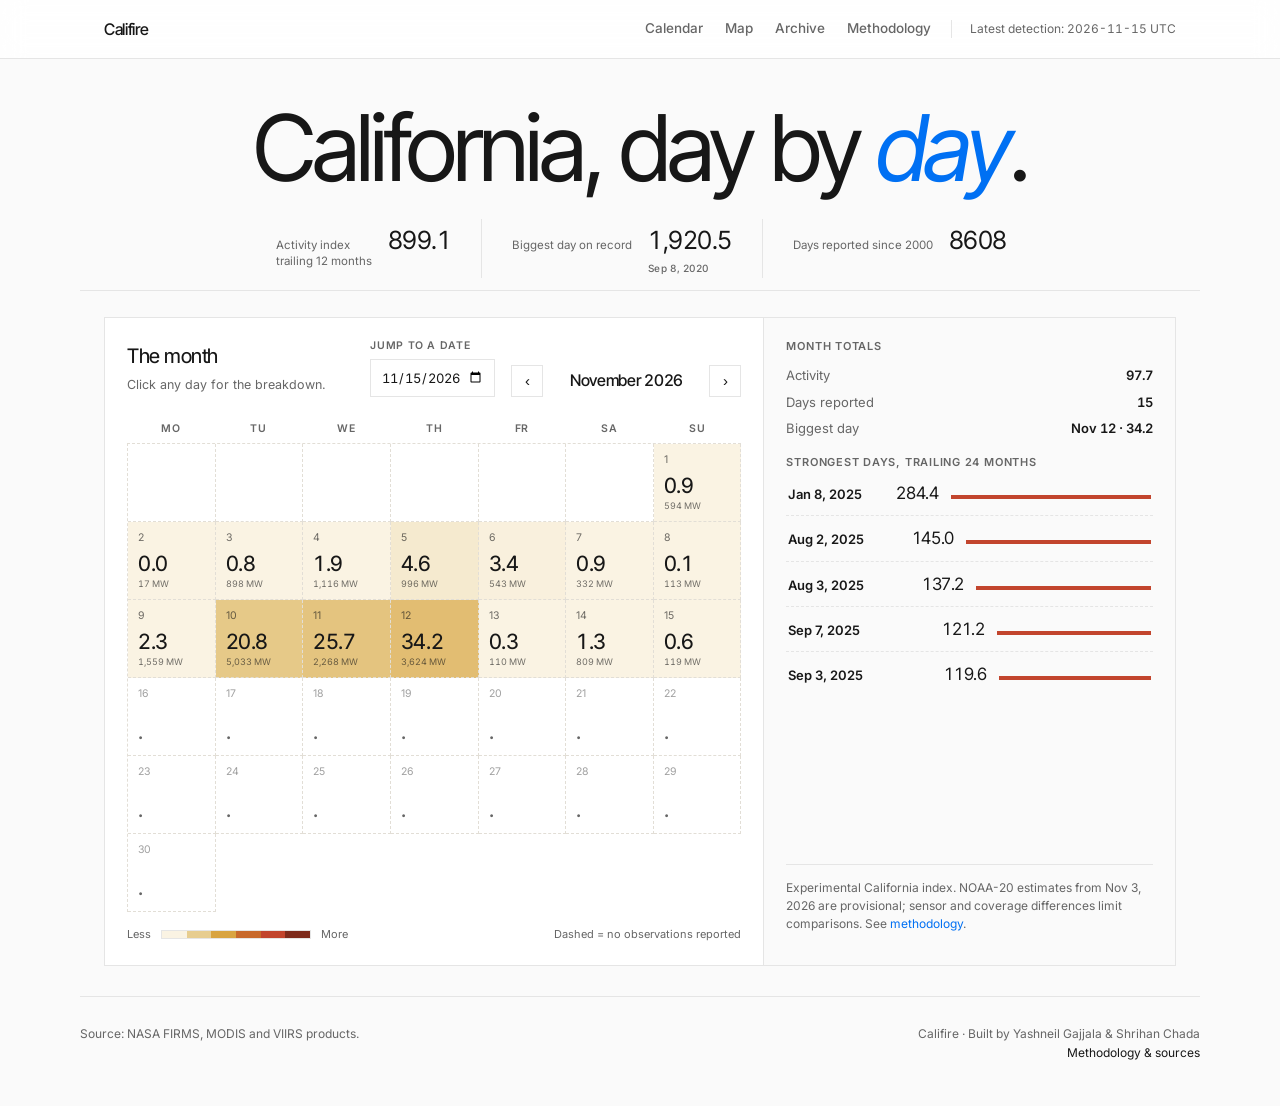
==== commit 256a17e8: "Rename California Burn Calendar to Califire; mobile-friendly pass - Site rebranded to Califire; nav " ====
--- a/docs/index.html
+++ b/docs/index.html
@@ -3,7 +3,7 @@
 <head>
   <meta charset="UTF-8" />
   <meta name="viewport" content="width=device-width, initial-scale=1" />
-  <title>California Burn Calendar, day by day</title>
+  <title>Califire, day by day</title>
   <meta name="description" content="Satellite-detected fire activity within California, day by day since 2000." />
   <link rel="icon" type="image/svg+xml" href="assets/favicon.svg" />
   <link rel="preconnect" href="https://fonts.googleapis.com" />
@@ -14,7 +14,7 @@
 <body>
   <header class="topbar">
     <div class="wrap topbar-inner">
-      <a class="brand" href="index.html" aria-label="California Burn Calendar, back to the calendar"><span class="brand-word">California Burn Calendar</span></a>
+      <a class="brand" href="index.html" aria-label="Califire, back to the calendar"><span class="brand-word">Califire</span></a>
       <nav class="topnav" aria-label="Sections">
         <a href="index.html#season">Calendar</a>
         <a href="map.html">Map</a>
@@ -78,6 +78,7 @@
             <span>More</span>
             <span style="margin-left:auto">Dashed = no observations reported</span>
           </div>
+          <p id="forecastNote" class="forecast-note" hidden><span id="forecastCaution"></span> <a class="textlink" href="methodology.html#forecast">Forecast method</a>.</p>
         </div>
         <aside class="season-side" aria-label="Month summary">
           <div>
@@ -99,7 +100,7 @@
 
     <footer class="wrap footer">
       <div>Source: NASA FIRMS, MODIS and VIIRS products.</div>
-      <div style="text-align:right;">Burn Calendar · Built by Yashneil Gajjala &amp; Shrihan Chada<br /><a href="methodology.html">Methodology &amp; sources</a></div>
+      <div class="footer-right">Califire · Built by Yashneil Gajjala &amp; Shrihan Chada<br /><a href="methodology.html">Methodology &amp; sources</a></div>
     </footer>
   </main>
 
@@ -110,7 +111,7 @@
       <button class="drawer-close" id="infoClose" type="button" aria-label="Close">&times;</button>
     </div>
     <div class="info-body">
-      <p>California Burn Calendar is an experimental day-by-day record of satellite-detected fire activity inside the Natural Earth California boundary, from 2000 onward.</p>
+      <p>Califire is an experimental day-by-day record of satellite-detected fire activity inside the Natural Earth California boundary, from 2000 onward.</p>
       <p>Recent detections are modeled as MODIS-Aqua-like occupied 1 km cells. Changes in sensors, observation time and coverage limit comparisons across days and years.</p>
       <p>From November 3, 2026 the source is NOAA-20; its estimates use an S-NPP-trained model and are provisional until separately calibrated.</p>
       <p>Numbers describe activity, not area burned and not fire counts. Blank cells mean no observations were reported for that day, not zero fire.</p>
@@ -161,6 +162,21 @@
     </div>
   </aside>
 
+  <div class="drawer-backdrop" id="forecastBackdrop" aria-hidden="true"></div>
+  <aside class="drawer" id="forecastDrawer" role="dialog" aria-modal="true" aria-labelledby="forecastDate" aria-hidden="true">
+    <div class="drawer-head">
+      <div><h2 class="drawer-date" id="forecastDate">…</h2><div class="drawer-status">Experimental forecast · not observed</div></div>
+      <button class="drawer-close" id="forecastClose" type="button" aria-label="Close forecast">&times;</button>
+    </div>
+    <div class="drawer-body">
+      <div class="drawer-big"><span class="n num" id="forecastMedian">…</span><span class="u">forecast median, activity units</span></div>
+      <p><strong>Model range (10th–90th percentile):</strong><br><span id="forecastRange">…</span></p>
+      <p class="forecast-disclaimer">This estimates satellite-detected activity, not wildfire ignition, spread, risk, or emergency conditions. In the 2023–2025 backtest, summed median forecasts were substantially below reported activity; high-activity days were especially underestimated.</p>
+      <p class="forecast-meta" id="forecastGenerated">…</p>
+      <p><a class="textlink" href="methodology.html#forecast">How the forecast was tested →</a></p>
+    </div>
+  </aside>
+
   <script src="assets/app.js"></script>
 </body>
 </html>
--- a/docs/assets/styles.css
+++ b/docs/assets/styles.css
@@ -1,4 +1,4 @@
-/* California Burn Calendar
+/* Califire
    Light, clean, Vercel-style: white shell, near-black ink, hairline borders,
    blue accent, Inter type. Color is reserved for the fire-activity data ramp. */
 
@@ -384,6 +384,17 @@
 }
 .day-cell.absent:hover { background: transparent; box-shadow: inset 0 0 0 1.5px rgba(23, 23, 23, 0.18); }
 .day-cell:disabled { cursor: default; }
+.day-cell.forecast-cell {
+  background: #f1edff;
+  color: #4c378b;
+  border: 1px solid #ac9bdd;
+  box-shadow: inset 0 0 0 1px #ac9bdd;
+}
+.day-cell.forecast-cell:hover { background: #e7defe; box-shadow: inset 0 0 0 2px #6b50b1; }
+.forecast-label { font-size: 8px; font-weight: 700; letter-spacing: .04em; align-self: end; }
+.forecast-note { margin: 14px 0 0; padding: 11px 13px; border-left: 3px solid #795ebc; background: #f4f0ff; color: #39275e; font-size: 12px; line-height: 1.5; }
+.forecast-disclaimer { padding: 13px; background: #f4f0ff; border-left: 3px solid #795ebc; color: #39275e; font-size: 13px; }
+.forecast-meta { color: var(--ink-2); font-size: 12px; }
 
 .legend {
   display: flex;
@@ -597,6 +608,7 @@
   gap: 24px;
   flex-wrap: wrap;
 }
+.footer-right { text-align: right; }
 .footer a { color: var(--ink); text-decoration: none; }
 .footer a:hover { color: var(--gold); }
 
@@ -813,18 +825,54 @@
 }
 
 /* ---------- Responsive ---------- */
+@media (max-width: 640px) {
+  .wrap { padding: 0 16px; }
+  .splash-title { white-space: normal; text-wrap: balance; }
+  .topbar-inner { gap: 12px; height: 52px; }
+  /* All sections stay reachable: the nav scrolls sideways instead of hiding links. */
+  .topnav { gap: 16px; overflow-x: auto; scrollbar-width: none; -webkit-overflow-scrolling: touch; min-width: 0; flex: 0 1 auto; }
+  .topnav::-webkit-scrollbar { display: none; }
+  .topnav a { white-space: nowrap; font-size: 13px; padding: 6px 0; }
+  .brand-word { font-size: 14px; white-space: nowrap; }
+  .legend { flex-wrap: wrap; row-gap: 6px; }
+  .panel-head { flex-direction: column; align-items: stretch; gap: 12px; }
+  .season-controls { justify-content: space-between; }
+  .date-jump { flex: 1 1 auto; }
+  .date-jump input { width: 100%; }
+  .month-nav .month-label { min-width: 0; font-size: 14px; }
+  .drawer, .info-modal { width: calc(100vw - 24px); }
+  .drawer-body, .info-modal { padding-left: 16px; padding-right: 16px; }
+  .drawer-head { padding-left: 16px; padding-right: 16px; }
+  .footer { flex-direction: column; gap: 8px; }
+  .footer-right { text-align: left; }
+  .map-foot { flex-direction: column; gap: 10px; }
+  .map-head { flex-direction: column; align-items: flex-start; gap: 16px; }
+  .month-nav button { width: 40px; height: 40px; }
+  .drawer-close { width: 40px; height: 40px; }
+}
+@media (pointer: coarse) {
+  .range-track input[type="range"]::-webkit-slider-thumb { width: 24px; height: 24px; }
+  .range-track input[type="range"]::-moz-range-thumb { width: 24px; height: 24px; }
+}
 @media (max-width: 900px) {
+  .topnav { margin-left: auto; gap: 16px; overflow-x: auto; scrollbar-width: none; -webkit-overflow-scrolling: touch; min-width: 0; flex: 0 1 auto; }
+  .topnav::-webkit-scrollbar { display: none; }
+  .topnav a { white-space: nowrap; padding: 6px 0; }
+  .updated { display: none; }
+  .archive { overflow-x: auto; -webkit-overflow-scrolling: touch; }
+  .archive-matrix { min-width: 600px; }
+  .table-scroll { overflow-x: auto; -webkit-overflow-scrolling: touch; margin: 0 -8px; padding: 0 8px; }
+  .table-scroll table { min-width: 520px; }
+  #season { scroll-margin-top: 64px; }
   .season { grid-template-columns: 1fr; }
   .season-side { border-left: 0; border-top: 1px solid var(--hairline); }
-  .topnav a:not(:first-child) { display: none; }
-  .updated { display: none; }
   .archive-matrix { grid-template-columns: 52px repeat(12, 1fr); gap: 3px; }
   .am-cell { font-size: 9.5px; min-height: 34px; }
   .brand-region { display: none; }
   .statline-inner { flex-direction: column; gap: 0; align-items: center; }
   .sl-item { border-left: 0; border-top: 1px dashed var(--hairline); justify-content: center; padding: 9px 2px; }
   .sl-item:first-child { padding-left: 2px; border-top: 0; }
-  .splash-title { font-size: clamp(34px, 9.2vw, 50px); white-space: nowrap; }
+  .splash-title { font-size: clamp(34px, 9.2vw, 50px); }
   .day-cell { min-height: 48px; padding: 5px 7px 6px; }
   .day-cell .act { font-size: 15px; }
   .day-cell .frp { font-size: 7px; }
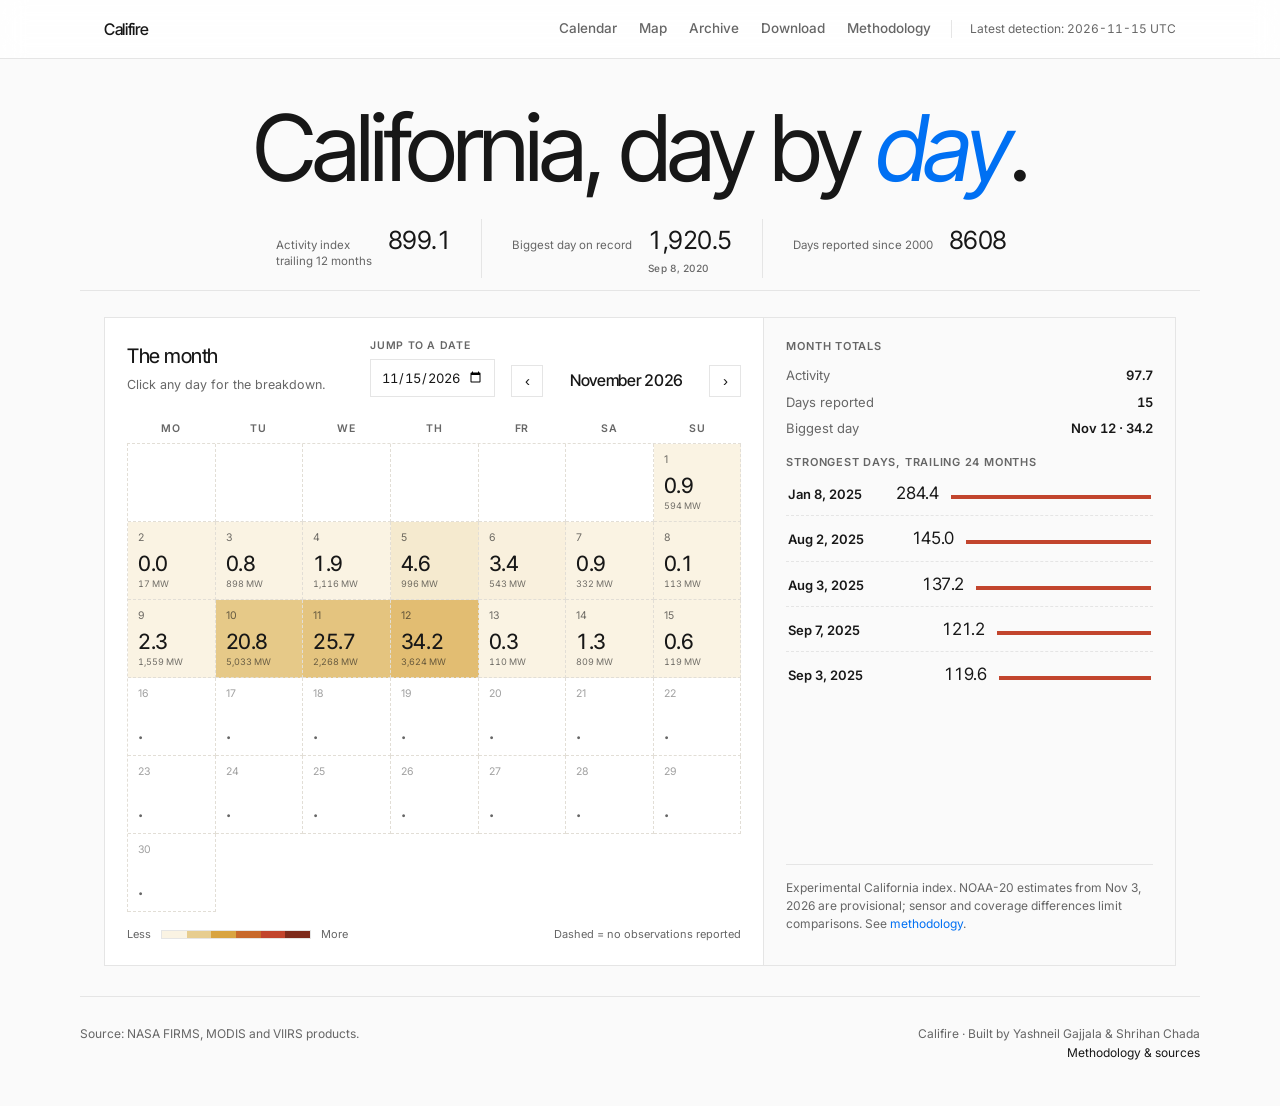
==== commit 7e6a01d9: "Add a download page with daily, monthly and yearly CSV export" ====
--- a/docs/index.html
+++ b/docs/index.html
@@ -19,6 +19,7 @@
         <a href="index.html#season">Calendar</a>
         <a href="map.html">Map</a>
         <a href="archive.html">Archive</a>
+        <a href="download.html">Download</a>
         <a href="methodology.html">Methodology</a>
       </nav>
       <span class="updated num" id="updatedAt">Refreshed …</span>
--- a/docs/assets/styles.css
+++ b/docs/assets/styles.css
@@ -700,7 +700,7 @@
   position: absolute;
   top: 10px;
   height: 2px;
-  background: var(--ink);
+  background: linear-gradient(90deg, #d9a441, #c8692b, #c2452d);
 }
 .range-track::before {
   content: "";
@@ -729,7 +729,7 @@
   pointer-events: auto;
   width: 15px;
   height: 15px;
-  background: var(--ink);
+  background: var(--ember);
   border: 0;
   border-radius: 0;
   cursor: ew-resize;
@@ -739,7 +739,7 @@
   pointer-events: auto;
   width: 15px;
   height: 15px;
-  background: var(--ink);
+  background: var(--ember);
   border: 0;
   border-radius: 0;
   cursor: ew-resize;
@@ -758,6 +758,33 @@
 
 /* ---------- Map page ---------- */
 .map-wrap { padding: 34px 0 10px; }
+.map-tools { display: flex; align-items: center; gap: 10px; margin: 0 0 10px; }
+.map-btn {
+  font: inherit;
+  font-size: 11.5px;
+  font-weight: 600;
+  letter-spacing: 0.05em;
+  text-transform: uppercase;
+  color: var(--ink);
+  background: var(--paper);
+  border: 1px solid var(--hairline);
+  border-radius: 0;
+  padding: 9px 14px;
+  cursor: pointer;
+}
+.map-btn:hover { background: var(--shell-3); }
+.map-btn:disabled { opacity: 0.35; cursor: default; }
+.map-btn.tool[aria-pressed="true"] { background: var(--ember); border-color: var(--ember); color: var(--shell); }
+.map-btn-quiet { border: 0; color: var(--ink-2); padding: 4px 6px; }
+.map-btn-quiet:hover { color: var(--ink); background: none; text-decoration: underline; text-underline-offset: 3px; }
+.draw-hint { font-size: 12px; color: var(--ink-2); }
+.leaflet-container.drawing, .leaflet-container.drawing .leaflet-interactive { cursor: crosshair; touch-action: none; }
+.area-stats { margin: 14px 0 0; padding: 14px 18px; }
+.area-stats-head { display: flex; align-items: baseline; justify-content: space-between; gap: 12px; margin-bottom: 10px; }
+.area-stats-grid { grid-template-columns: auto 1fr; gap: 6px 22px; margin: 0; }
+.area-stats-grid dt { color: var(--ink-2); }
+.area-stats-grid dd { margin: 0; text-align: right; font-weight: 600; font-size: 15px; }
+
 .map-head {
   display: flex;
   align-items: flex-end;
@@ -779,7 +806,7 @@
 .map-totals dd { margin: 0; text-align: right; font-weight: 500; font-size: 15px; }
 .map-panel {
   border: 1px solid var(--hairline);
-  background: var(--paper);
+  background: #faf3e3;
   height: min(72vh, 640px);
   min-height: 420px;
 }
@@ -807,7 +834,7 @@
 .map-legend-title { font-weight: 600; margin-bottom: 7px; letter-spacing: -0.01em; }
 .map-legend-row { display: flex; align-items: center; gap: 9px; margin: 5px 0; color: var(--ink-2); }
 .map-legend-row i { font-style: normal; color: var(--ink); margin-left: auto; font-variant-numeric: tabular-nums; }
-.map-legend-row .dot { display: inline-block; background: #111111; }
+.map-legend-row .dot { display: inline-block; border-radius: 50%; }
 .cell-tooltip {
   background: #171717;
   color: #fafafa;
@@ -878,3 +905,34 @@
   .day-cell .frp { font-size: 7px; }
   .day-cell .dow { font-size: 9px; }
 }
+
+/* ---------- Download page ---------- */
+.dl-panel { display: flex; flex-direction: column; gap: 22px; }
+.dl-block { display: flex; flex-direction: column; gap: 10px; align-items: flex-start; }
+.dl-seg { display: inline-flex; border: 1px solid var(--hairline); }
+.dl-seg label { position: relative; }
+.dl-seg input { position: absolute; inset: 0; opacity: 0; cursor: pointer; margin: 0; }
+.dl-seg span { display: block; padding: 9px 22px; font-size: 13px; font-weight: 600; color: var(--ink-2); cursor: pointer; user-select: none; }
+.dl-seg label + label span { border-left: 1px solid var(--hairline); }
+.dl-seg input:checked + span { background: var(--ink); color: var(--shell-2); }
+.dl-seg input:focus-visible + span { outline: 2px solid var(--focus); outline-offset: -2px; }
+.dl-range { display: flex; align-items: flex-end; gap: 14px; flex-wrap: wrap; }
+.dl-range-sep { color: var(--ink-2); padding-bottom: 9px; }
+.dl-presets { display: flex; gap: 8px; flex-wrap: wrap; }
+.dl-check { display: inline-flex; align-items: center; gap: 9px; font-size: 13px; color: var(--ink); cursor: pointer; }
+.dl-check input { accent-color: var(--ink); width: 15px; height: 15px; cursor: pointer; margin: 0; }
+.dl-error { color: var(--ember); font-size: 13px; margin: 0; font-weight: 500; }
+.dl-summary { display: flex; align-items: center; justify-content: space-between; gap: 24px; flex-wrap: wrap; border: 1px solid var(--hairline); background: var(--shell); padding: 18px 20px; width: 100%; }
+.dl-kv { margin: 10px 0 0; min-width: 280px; }
+.btn-primary { font: inherit; font-size: 13px; font-weight: 600; letter-spacing: 0.01em; background: var(--ink); color: var(--shell-2); border: 1px solid var(--ink); border-radius: 0; padding: 14px 28px; cursor: pointer; }
+.btn-primary:hover { background: #000; border-color: #000; }
+.btn-primary:disabled { opacity: 0.35; cursor: default; }
+.dl-cols { font-family: ui-monospace, "SF Mono", Menlo, Consolas, monospace; font-size: 12px; color: var(--ink-2); background: var(--shell); border: 1px solid var(--hairline); padding: 12px 14px; line-height: 1.7; margin: 0; overflow-wrap: anywhere; width: 100%; }
+@media (max-width: 640px) {
+  .dl-summary { align-items: stretch; }
+  .dl-summary > div { width: 100%; }
+  .dl-kv { min-width: 0; }
+  .btn-primary { width: 100%; }
+  .dl-range .date-jump { flex: 1 1 140px; }
+  .dl-range .date-jump input { width: 100%; }
+}
